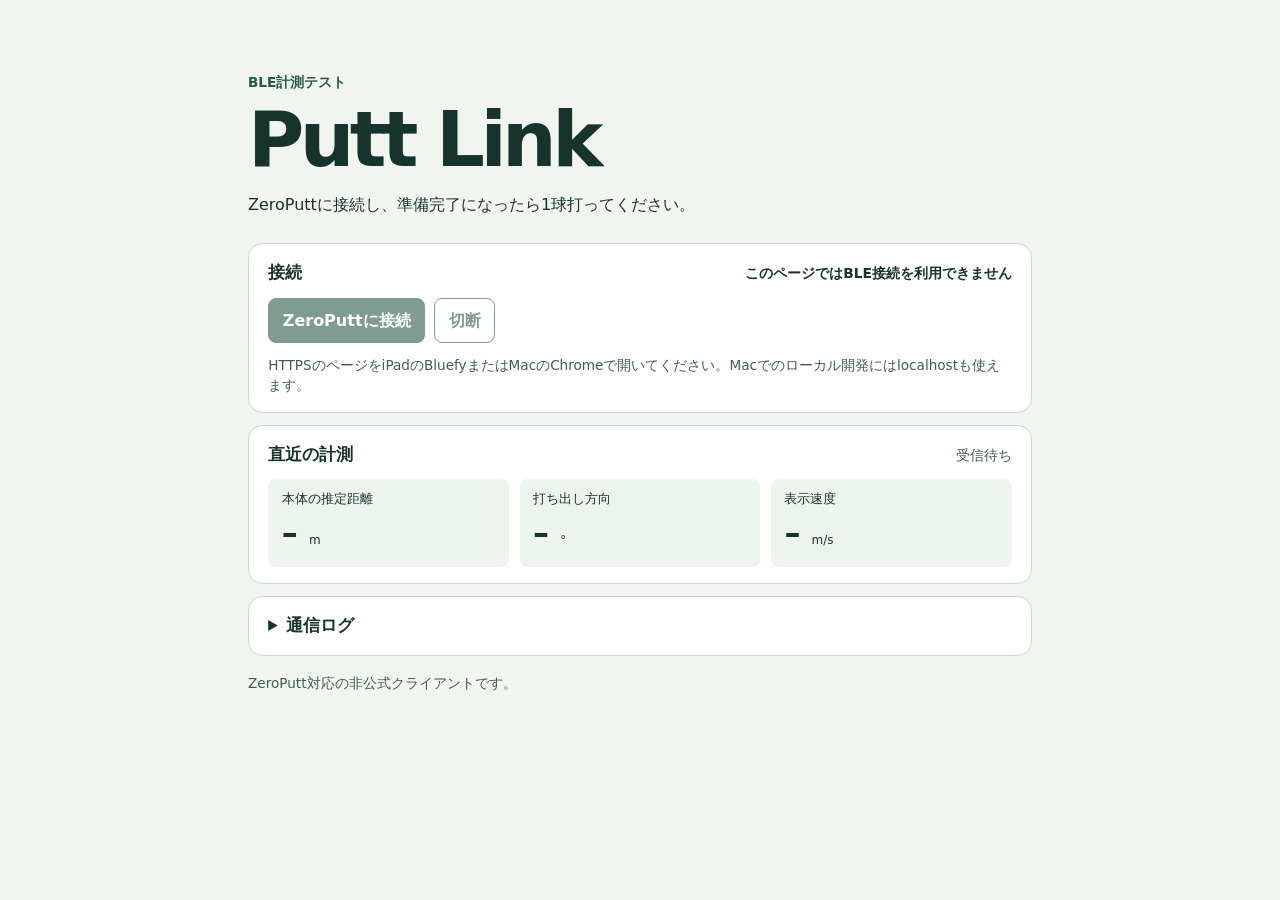
==== index.html @ f0101a6b "Add ZeroPutt browser BLE test page" ====
<!doctype html>
<html lang="ja">
<head>
  <meta charset="utf-8">
  <meta name="viewport" content="width=device-width, initial-scale=1">
  <meta name="description" content="ZeroPuttの距離、打ち出し方向、速度をブラウザで受信する非公式のBLE検証ページ。">
  <title>Putt Link — BLE計測テスト</title>
  <link rel="stylesheet" href="./style.css">
  <script type="module" src="./app.mjs"></script>
</head>
<body>
  <main>
    <header>
      <p class="eyebrow">BLE計測テスト</p>
      <h1>Putt Link</h1>
      <p>ZeroPuttに接続し、準備完了になったら1球打ってください。</p>
    </header>

    <section class="panel" aria-labelledby="connection-heading">
      <div class="row">
        <h2 id="connection-heading">接続</h2>
        <p id="status" class="status" data-state="idle" role="status">未接続</p>
      </div>
      <div class="actions">
        <button id="connect" type="button">ZeroPuttに接続</button>
        <button id="disconnect" type="button" disabled>切断</button>
      </div>
      <p id="compatibility" class="note" hidden>HTTPSのページをiPadのBluefyまたはMacのChromeで開いてください。Macでのローカル開発にはlocalhostも使えます。</p>
    </section>

    <section class="panel" aria-labelledby="measurement-heading">
      <div class="row">
        <h2 id="measurement-heading">直近の計測</h2>
        <p id="count" class="note" role="status">受信待ち</p>
      </div>
      <dl class="measurements">
        <div><dt>本体の推定距離</dt><dd><span id="distance">–</span> <span class="unit">m</span></dd></div>
        <div><dt>打ち出し方向</dt><dd><span id="angle">–</span> <span class="unit">°</span></dd></div>
        <div><dt>表示速度</dt><dd><span id="speed">–</span> <span class="unit">m/s</span></dd></div>
      </dl>
      <p id="angle-note" class="note" hidden>+10.00°は角度エラーの可能性があります。受信値を表示しています。</p>
    </section>

    <details class="panel">
      <summary>通信ログ</summary>
      <p class="note">TX 9 は計測通知への応答です。</p>
      <ol id="log"></ol>
    </details>

    <footer>ZeroPutt対応の非公式クライアントです。</footer>
  </main>
</body>
</html>
---- style.css ----
:root {
  color-scheme: light;
  font-family: system-ui, sans-serif;
  line-height: 1.5;
  color: #17342c;
  background: #f1f5ef;
}

* { box-sizing: border-box; }
body { margin: 0; }

main {
  width: min(100% - 2rem, 49rem);
  margin: 0 auto;
  padding: clamp(1.5rem, 6vw, 4.5rem) 0 2rem;
}

header { margin-bottom: 1.6rem; }
h1, h2, p, dl, dd { margin: 0; }
h1 { font-size: clamp(2.6rem, 8vw, 4.8rem); line-height: 1.05; letter-spacing: -.06em; }
h2, summary { font-size: 1.05rem; font-weight: 700; }
header p:last-child { margin-top: .8rem; }
.eyebrow { color: #285b45; font-size: .85rem; font-weight: 700; margin-bottom: .45rem; }

.panel {
  border: 1px solid #c9d9cf;
  border-radius: .9rem;
  background: #fff;
  padding: 1rem 1.2rem;
  margin-bottom: .75rem;
}

.row { display: flex; flex-wrap: wrap; align-items: baseline; justify-content: space-between; gap: .35rem 1rem; }
.status { font-size: .86rem; font-weight: 700; overflow-wrap: anywhere; }
.status[data-state="ready"] { color: #10673f; }
.status[data-state="working"] { color: #704b0a; }
.actions { display: flex; flex-wrap: wrap; gap: .55rem; margin: .85rem 0 .2rem; }

button {
  border: 1px solid #154e36;
  border-radius: .5rem;
  padding: .58rem .85rem;
  min-height: 44px;
  font: inherit;
  font-weight: 700;
  color: #fff;
  background: #154e36;
  cursor: pointer;
}

#disconnect { background: #fff; color: #154e36; }
button:disabled { opacity: .55; cursor: default; }
button:focus-visible, summary:focus-visible { outline: 3px solid #17653f; outline-offset: 3px; }
.note, footer { color: #405d50; font-size: .85rem; }
#compatibility, #angle-note { margin-top: .75rem; }

.measurements { display: grid; grid-template-columns: repeat(3, minmax(0, 1fr)); gap: .65rem; margin-top: .75rem; }
.measurements > div { border-radius: .5rem; background: #edf4ed; padding: .65rem .85rem; }
dt { font-size: .82rem; }
dd { font-size: clamp(1.25rem, 4vw, 2rem); font-weight: 700; font-variant-numeric: tabular-nums; }
.unit { font-size: .75rem; font-weight: 500; }
summary { cursor: pointer; }
details .note { margin-top: .55rem; }
#log { margin: .5rem 0 0; padding-left: 1.4rem; font: .82rem/1.6 ui-monospace, monospace; overflow-wrap: anywhere; }
footer { margin-top: 1.1rem; }

@media (max-width: 31rem) {
  .measurements { grid-template-columns: 1fr; }
  .measurements > div { display: flex; align-items: center; justify-content: space-between; gap: .4rem; }
}
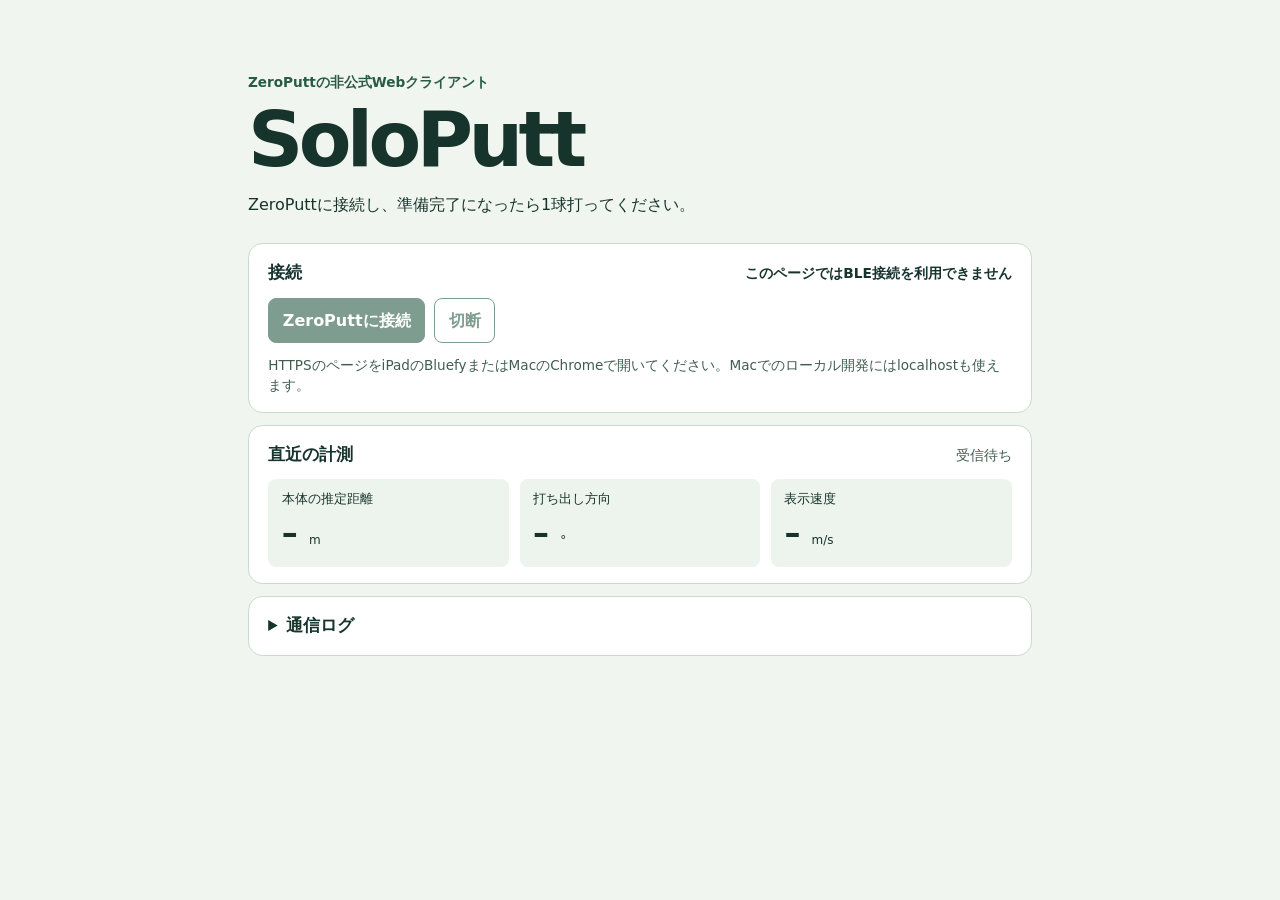
==== commit bd5074a2: "Change project name" ====
--- a/index.html
+++ b/index.html
@@ -3,16 +3,16 @@
 <head>
   <meta charset="utf-8">
   <meta name="viewport" content="width=device-width, initial-scale=1">
-  <meta name="description" content="ZeroPuttの距離、打ち出し方向、速度をブラウザで受信する非公式のBLE検証ページ。">
-  <title>Putt Link — BLE計測テスト</title>
+  <meta name="description" content="SoloPuttはZeroPuttの非公式Webクライアントです。推定距離、打ち出し方向、速度をブラウザで表示します。">
+  <title>SoloPutt — ZeroPuttの非公式Webクライアント</title>
   <link rel="stylesheet" href="./style.css">
   <script type="module" src="./app.mjs"></script>
 </head>
 <body>
   <main>
     <header>
-      <p class="eyebrow">BLE計測テスト</p>
-      <h1>Putt Link</h1>
+      <p class="eyebrow">ZeroPuttの非公式Webクライアント</p>
+      <h1>SoloPutt</h1>
       <p>ZeroPuttに接続し、準備完了になったら1球打ってください。</p>
     </header>
 
@@ -46,8 +46,6 @@
       <p class="note">TX 9 は計測通知への応答です。</p>
       <ol id="log"></ol>
     </details>
-
-    <footer>ZeroPutt対応の非公式クライアントです。</footer>
   </main>
 </body>
 </html>
--- a/style.css
+++ b/style.css
@@ -51,7 +51,7 @@
 #disconnect { background: #fff; color: #154e36; }
 button:disabled { opacity: .55; cursor: default; }
 button:focus-visible, summary:focus-visible { outline: 3px solid #17653f; outline-offset: 3px; }
-.note, footer { color: #405d50; font-size: .85rem; }
+.note { color: #405d50; font-size: .85rem; }
 #compatibility, #angle-note { margin-top: .75rem; }
 
 .measurements { display: grid; grid-template-columns: repeat(3, minmax(0, 1fr)); gap: .65rem; margin-top: .75rem; }
@@ -62,7 +62,6 @@
 summary { cursor: pointer; }
 details .note { margin-top: .55rem; }
 #log { margin: .5rem 0 0; padding-left: 1.4rem; font: .82rem/1.6 ui-monospace, monospace; overflow-wrap: anywhere; }
-footer { margin-top: 1.1rem; }
 
 @media (max-width: 31rem) {
   .measurements { grid-template-columns: 1fr; }
